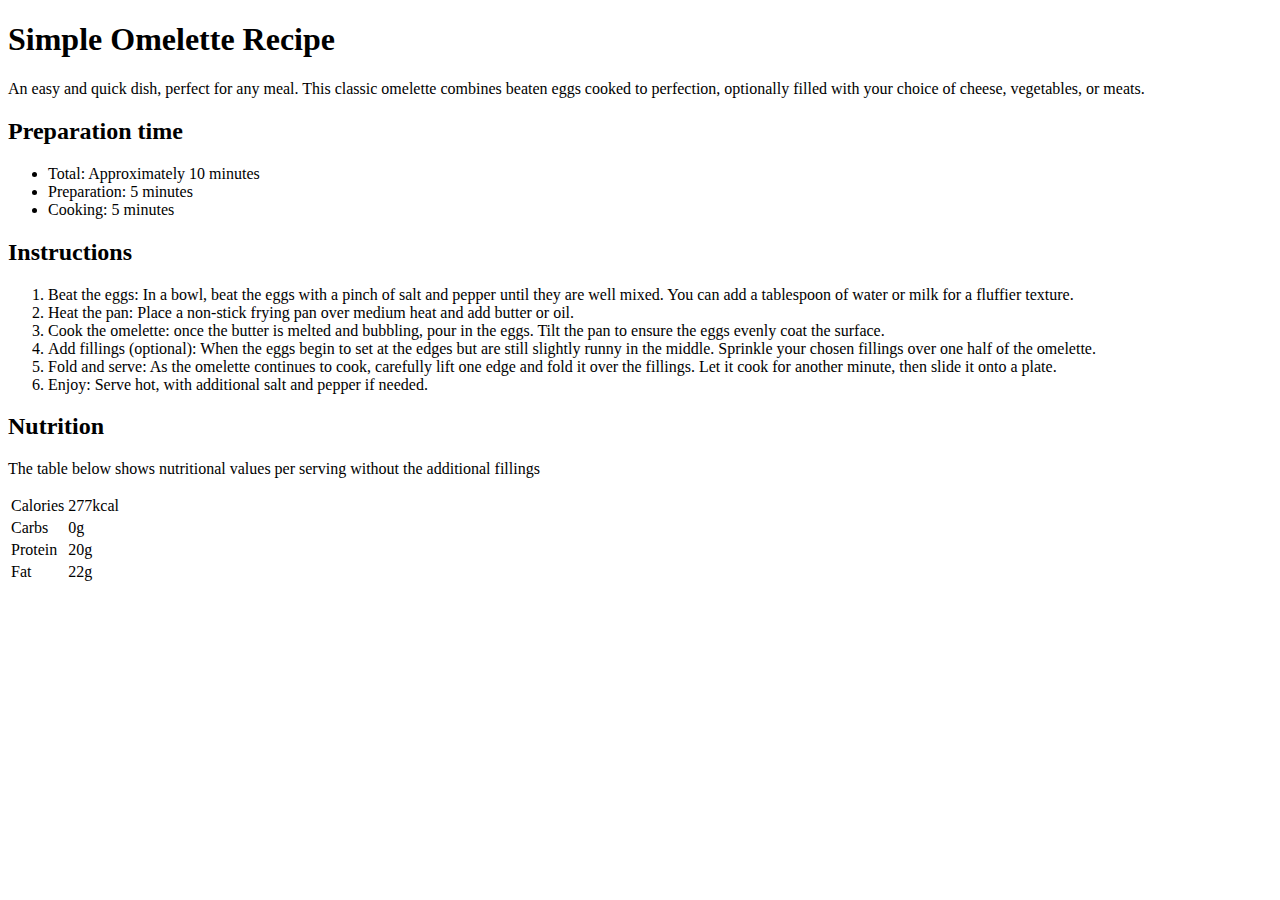
==== recipe-page-main/recipe-page-main/index.html @ 46a96ea3 "Add practice project" ====
<!DOCTYPE html>
<html lang="en">
  <head>
    <meta charset="UTF-8">
    <meta name="viewport" content="width=device-width, initial-scale=1.0">
    <title>Document</title>
  </head>
  <body>
    <main>
      <h1>Simple Omelette Recipe</h1>
      <p>An easy and quick dish, perfect for any meal. This classic omelette combines beaten eggs cooked to perfection, optionally filled with your choice of cheese, vegetables, or meats.</p>
    </main>
    <section>
      <h2>Preparation time</h2>
      <ul>
        <li>Total: Approximately 10 minutes</li>
        <li>Preparation: 5 minutes</li>
        <li>Cooking: 5 minutes</li>
      </ul>
    </section>
    <section>
      <h2>Instructions</h2>
      <ol>
        <li><span>Beat the eggs</span>: In a bowl, beat the eggs with a pinch of salt and pepper until they are well mixed. You can add a tablespoon of water or milk for a fluffier texture.</li>
        <li><span>Heat the pan</span>: Place a non-stick frying pan over medium heat and add butter or oil.</li>
        <li><span>Cook the omelette</span>: once the butter is melted and bubbling, pour in the eggs. Tilt the pan to ensure the eggs evenly coat the surface.</li>
        <li><span>Add fillings (optional)</span>: When the eggs begin to set at the edges but are still slightly runny in the middle. Sprinkle your chosen fillings over one half of the omelette.</li>
        <li><span>Fold and serve</span>: As the omelette continues to cook, carefully lift one edge and fold it over the fillings. Let it cook for another minute, then slide it onto a plate.</li>
        <li><span>Enjoy</span>: Serve hot, with additional salt and pepper if needed.</li>
      </ol>
    </section>
    <footer>
      <h2>Nutrition</h2>
      <p>The table below shows nutritional values per serving without the additional fillings</p>
      <table>
        <tr>
          <td>Calories</td>
          <td>277kcal</td>
        </tr>
        <tr>
          <td>Carbs</td>
          <td>0g</td>
        </tr>
        <tr>
          <td>Protein</td>
          <td>20g</td>
        </tr>
        <tr>
          <td>Fat</td>
          <td>22g</td>
        </tr>
      </table>
    </footer>
  </body>
</html>
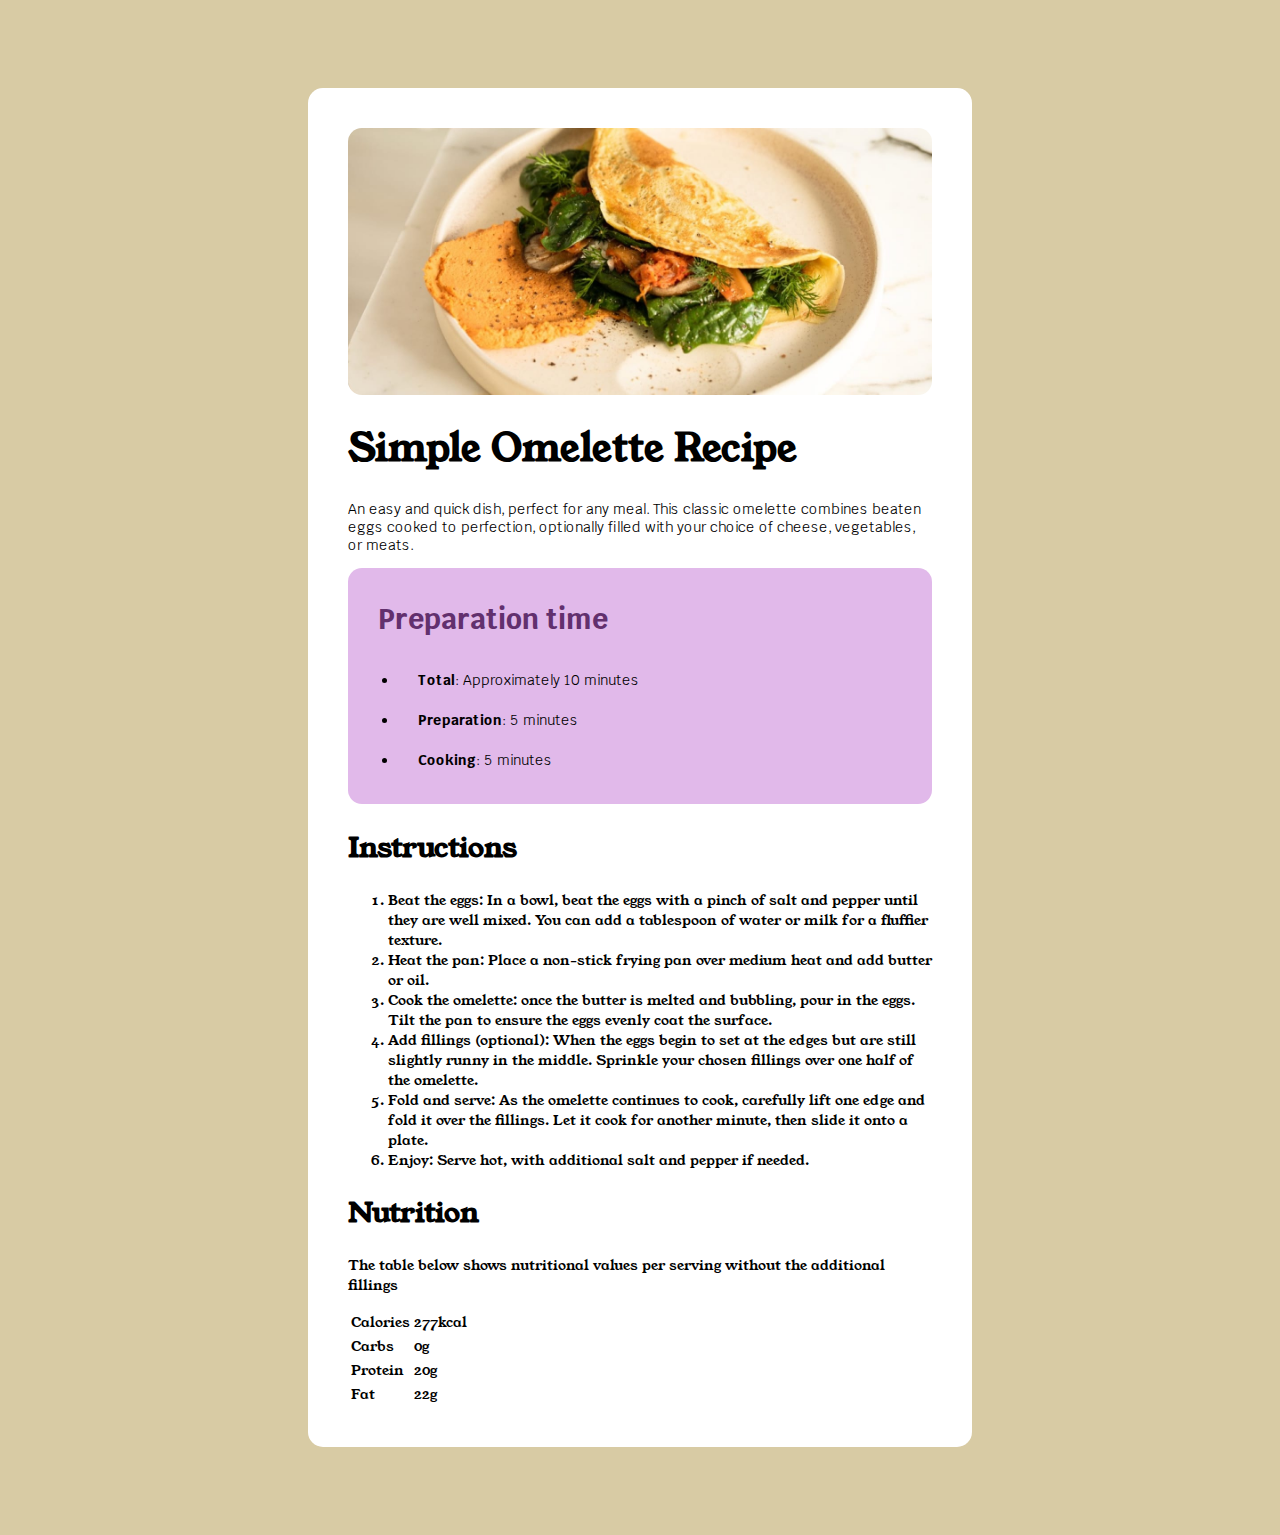
==== commit 4fc9f0d3: "Add style to proyect omelette" ====
--- a/recipe-page-main/recipe-page-main/index.html
+++ b/recipe-page-main/recipe-page-main/index.html
@@ -3,53 +3,62 @@
   <head>
     <meta charset="UTF-8">
     <meta name="viewport" content="width=device-width, initial-scale=1.0">
+    <link rel="preconnect" href="https://fonts.googleapis.com">
+    <link rel="preconnect" href="https://fonts.gstatic.com" crossorigin>
+    <link href="https://fonts.googleapis.com/css2?family=Krub:ital,wght@0,200;0,300;0,400;0,500;0,600;0,700;1,200;1,300;1,400;1,500;1,600;1,700&family=Young+Serif&display=swap" rel="stylesheet">
+    <link rel="stylesheet" href="styles/style.css">
     <title>Document</title>
   </head>
   <body>
     <main>
-      <h1>Simple Omelette Recipe</h1>
-      <p>An easy and quick dish, perfect for any meal. This classic omelette combines beaten eggs cooked to perfection, optionally filled with your choice of cheese, vegetables, or meats.</p>
+      <div class="main-container">
+        <header>
+          <img src="assets/images/image-omelette.jpeg" alt="omelette">
+          <h1>Simple Omelette Recipe</h1>
+          <p>An easy and quick dish, perfect for any meal. This classic omelette combines beaten eggs cooked to perfection, optionally filled with your choice of cheese, vegetables, or meats.</p>
+        </header>
+        <section class="preparation-section">
+          <h2>Preparation time</h2>
+          <ul>
+            <li><span>Total</span>: Approximately 10 minutes</li>
+            <li><span>Preparation</span>: 5 minutes</li>
+            <li><span>Cooking</span>: 5 minutes</li>
+          </ul>
+        </section>
+        <section>
+          <h2>Instructions</h2>
+          <ol>
+            <li><span>Beat the eggs</span>: In a bowl, beat the eggs with a pinch of salt and pepper until they are well mixed. You can add a tablespoon of water or milk for a fluffier texture.</li>
+            <li><span>Heat the pan</span>: Place a non-stick frying pan over medium heat and add butter or oil.</li>
+            <li><span>Cook the omelette</span>: once the butter is melted and bubbling, pour in the eggs. Tilt the pan to ensure the eggs evenly coat the surface.</li>
+            <li><span>Add fillings (optional)</span>: When the eggs begin to set at the edges but are still slightly runny in the middle. Sprinkle your chosen fillings over one half of the omelette.</li>
+            <li><span>Fold and serve</span>: As the omelette continues to cook, carefully lift one edge and fold it over the fillings. Let it cook for another minute, then slide it onto a plate.</li>
+            <li><span>Enjoy</span>: Serve hot, with additional salt and pepper if needed.</li>
+          </ol>
+        </section>
+        <section>
+          <h2>Nutrition</h2>
+          <p>The table below shows nutritional values per serving without the additional fillings</p>
+          <table>
+            <tr>
+              <td>Calories</td>
+              <td>277kcal</td>
+            </tr>
+            <tr>
+              <td>Carbs</td>
+              <td>0g</td>
+            </tr>
+            <tr>
+              <td>Protein</td>
+              <td>20g</td>
+            </tr>
+            <tr>
+              <td>Fat</td>
+              <td>22g</td>
+            </tr>
+          </table>
+        </section>
+      </div>
     </main>
-    <section>
-      <h2>Preparation time</h2>
-      <ul>
-        <li>Total: Approximately 10 minutes</li>
-        <li>Preparation: 5 minutes</li>
-        <li>Cooking: 5 minutes</li>
-      </ul>
-    </section>
-    <section>
-      <h2>Instructions</h2>
-      <ol>
-        <li><span>Beat the eggs</span>: In a bowl, beat the eggs with a pinch of salt and pepper until they are well mixed. You can add a tablespoon of water or milk for a fluffier texture.</li>
-        <li><span>Heat the pan</span>: Place a non-stick frying pan over medium heat and add butter or oil.</li>
-        <li><span>Cook the omelette</span>: once the butter is melted and bubbling, pour in the eggs. Tilt the pan to ensure the eggs evenly coat the surface.</li>
-        <li><span>Add fillings (optional)</span>: When the eggs begin to set at the edges but are still slightly runny in the middle. Sprinkle your chosen fillings over one half of the omelette.</li>
-        <li><span>Fold and serve</span>: As the omelette continues to cook, carefully lift one edge and fold it over the fillings. Let it cook for another minute, then slide it onto a plate.</li>
-        <li><span>Enjoy</span>: Serve hot, with additional salt and pepper if needed.</li>
-      </ol>
-    </section>
-    <footer>
-      <h2>Nutrition</h2>
-      <p>The table below shows nutritional values per serving without the additional fillings</p>
-      <table>
-        <tr>
-          <td>Calories</td>
-          <td>277kcal</td>
-        </tr>
-        <tr>
-          <td>Carbs</td>
-          <td>0g</td>
-        </tr>
-        <tr>
-          <td>Protein</td>
-          <td>20g</td>
-        </tr>
-        <tr>
-          <td>Fat</td>
-          <td>22g</td>
-        </tr>
-      </table>
-    </footer>
   </body>
 </html>--- a/recipe-page-main/recipe-page-main/styles/style.css
+++ b/recipe-page-main/recipe-page-main/styles/style.css
@@ -0,0 +1,86 @@
+:root {
+    --white: #ffffff;
+    --dark: #212121;
+    --primary: #d8cba4;
+    --secondary: #e1b9ea;
+    --gray: #757575;
+    --lightGray: #DFE9F3;
+    --fontColor: #7c513c;
+}
+
+/* Global */
+
+html {
+    font-size: 62.5%;
+    box-sizing: border-box; /* Hack for box model */
+}
+
+*, *:before, *:after {
+    box-sizing: inherit;
+}
+
+body {
+    font-size: 14px;
+    font-family: "Young Serif", sans-serif;
+    background-color: var(--primary);
+    padding: 8rem 30rem;
+}
+
+/* Typography */
+
+h1 {
+    font-size: 3.8rem;
+}
+
+h2 {
+    font-size: 2.8rem;
+}
+
+h3 {
+    font-size: 1.8rem;
+}
+
+/* Main container */
+
+.main-container{
+    background-color: var(--white);
+    border-radius: 15px;
+    padding: 4rem;
+}
+
+/* First section */
+
+header img{
+    border-radius: 14px;
+    display: block;
+    margin-left: auto;
+    margin-right: auto;
+    width: 100%;
+}
+
+header p{
+    font-family: "Krub", sans-serif;
+}
+
+/* Preparation time */
+
+.preparation-section {
+    background-color: var(--secondary);
+    border-radius: 14px;
+    padding: 1rem;
+    font-family: "Krub", sans-serif;
+}
+
+.preparation-section h2 {
+    color: #62306e;
+    padding-left: 2rem;
+}
+
+.preparation-section li {
+    line-height: 4rem;
+    padding-left: 2rem;
+}
+
+.preparation-section span{
+    font-weight: bold;
+}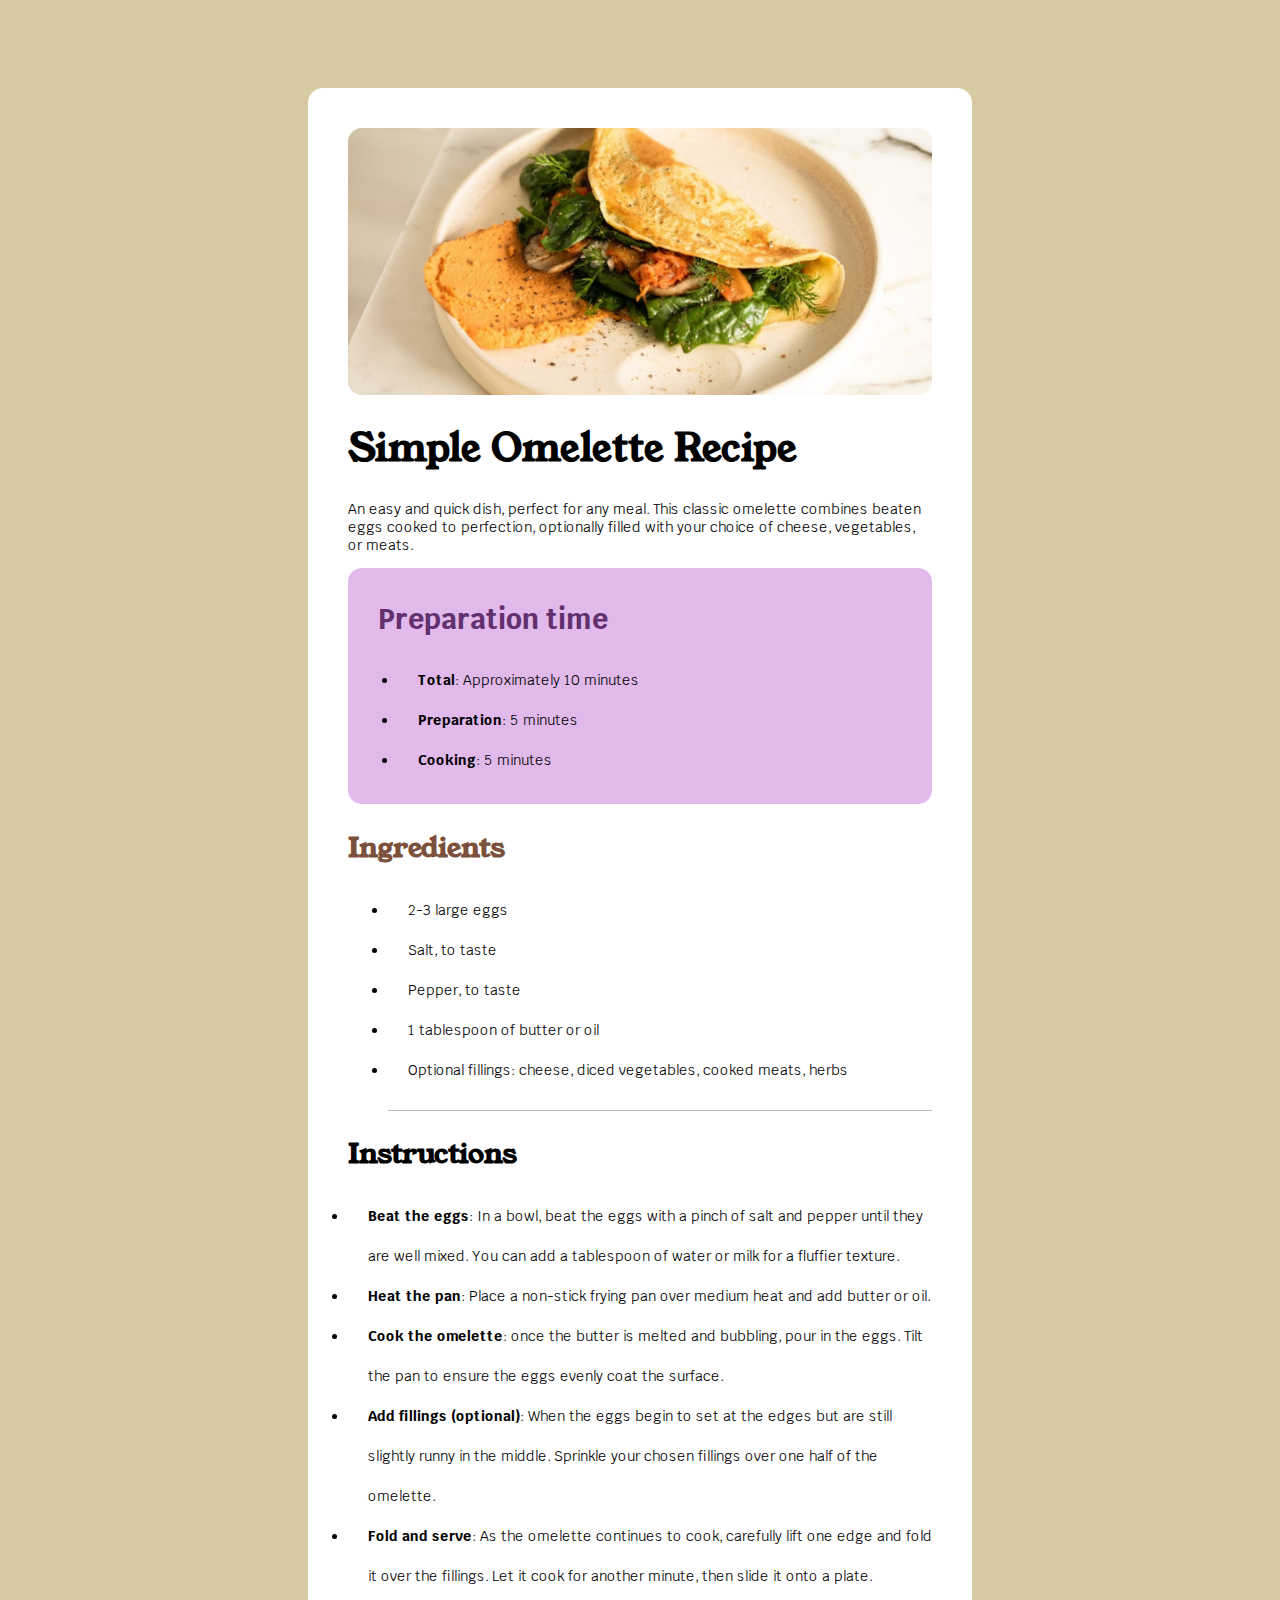
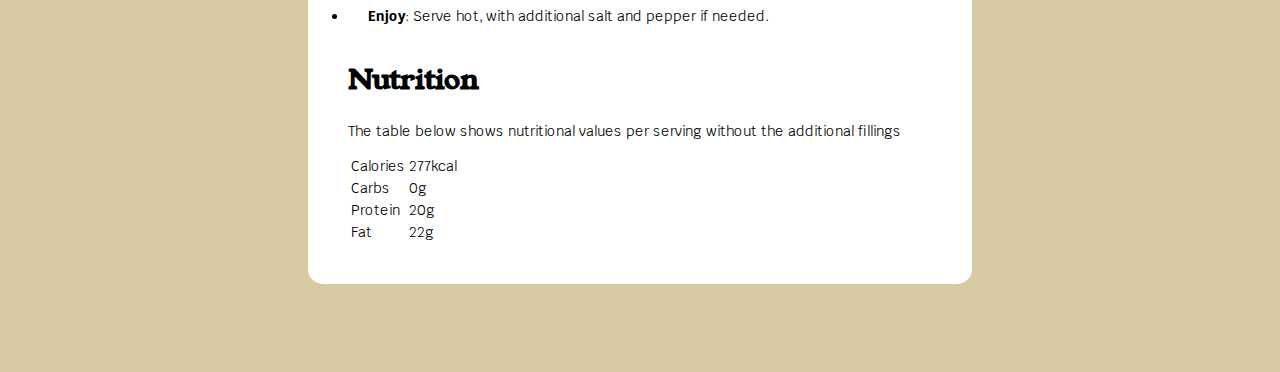
==== commit a2fccc29: "Add style to proyect omelette 2" ====
--- a/recipe-page-main/recipe-page-main/index.html
+++ b/recipe-page-main/recipe-page-main/index.html
@@ -25,9 +25,20 @@
             <li><span>Cooking</span>: 5 minutes</li>
           </ul>
         </section>
-        <section>
+        <section class="ingredients-section">
+          <h2>Ingredients</h2>
+          <ul>
+            <li>2-3 large eggs</li>
+            <li>Salt, to taste</li>
+            <li>Pepper, to taste</li>
+            <li>1 tablespoon of butter or oil</li>
+            <li>Optional fillings: cheese, diced vegetables, cooked meats, herbs</li>
+            <div class="line"></div>
+          </ul>
+        </section>
+        <section class="instructions-section">
           <h2>Instructions</h2>
-          <ol>
+          <ol">
             <li><span>Beat the eggs</span>: In a bowl, beat the eggs with a pinch of salt and pepper until they are well mixed. You can add a tablespoon of water or milk for a fluffier texture.</li>
             <li><span>Heat the pan</span>: Place a non-stick frying pan over medium heat and add butter or oil.</li>
             <li><span>Cook the omelette</span>: once the butter is melted and bubbling, pour in the eggs. Tilt the pan to ensure the eggs evenly coat the surface.</li>
@@ -36,7 +47,7 @@
             <li><span>Enjoy</span>: Serve hot, with additional salt and pepper if needed.</li>
           </ol>
         </section>
-        <section>
+        <section class="nutrition-section">
           <h2>Nutrition</h2>
           <p>The table below shows nutritional values per serving without the additional fillings</p>
           <table>
--- a/recipe-page-main/recipe-page-main/styles/style.css
+++ b/recipe-page-main/recipe-page-main/styles/style.css
@@ -40,6 +40,26 @@
     font-size: 1.8rem;
 }
 
+li {
+    line-height: 4rem;
+    padding-left: 2rem;
+    font-family: "Krub", sans-serif;
+}
+
+p {
+    font-family: "Krub", sans-serif;
+}
+
+/* global classes */
+
+.line {
+    width: 100%;
+    height: 1px;
+    background-color: rgb(186, 184, 184);
+    border: none;
+    margin-top: 2rem;
+}
+
 /* Main container */
 
 .main-container{
@@ -76,11 +96,24 @@
     padding-left: 2rem;
 }
 
-.preparation-section li {
-    line-height: 4rem;
-    padding-left: 2rem;
+.preparation-section span{
+    font-weight: bold;
 }
 
-.preparation-section span{
+/* Ingredients */
+
+.ingredients-section h2 {
+    color: var(--fontColor);
+}
+
+/* Instructions */
+
+.instructions-section span {
     font-weight: bold;
+}
+
+/* Nutrition */
+
+.nutrition-section td{
+    font-family: "Krub", sans-serif;
 }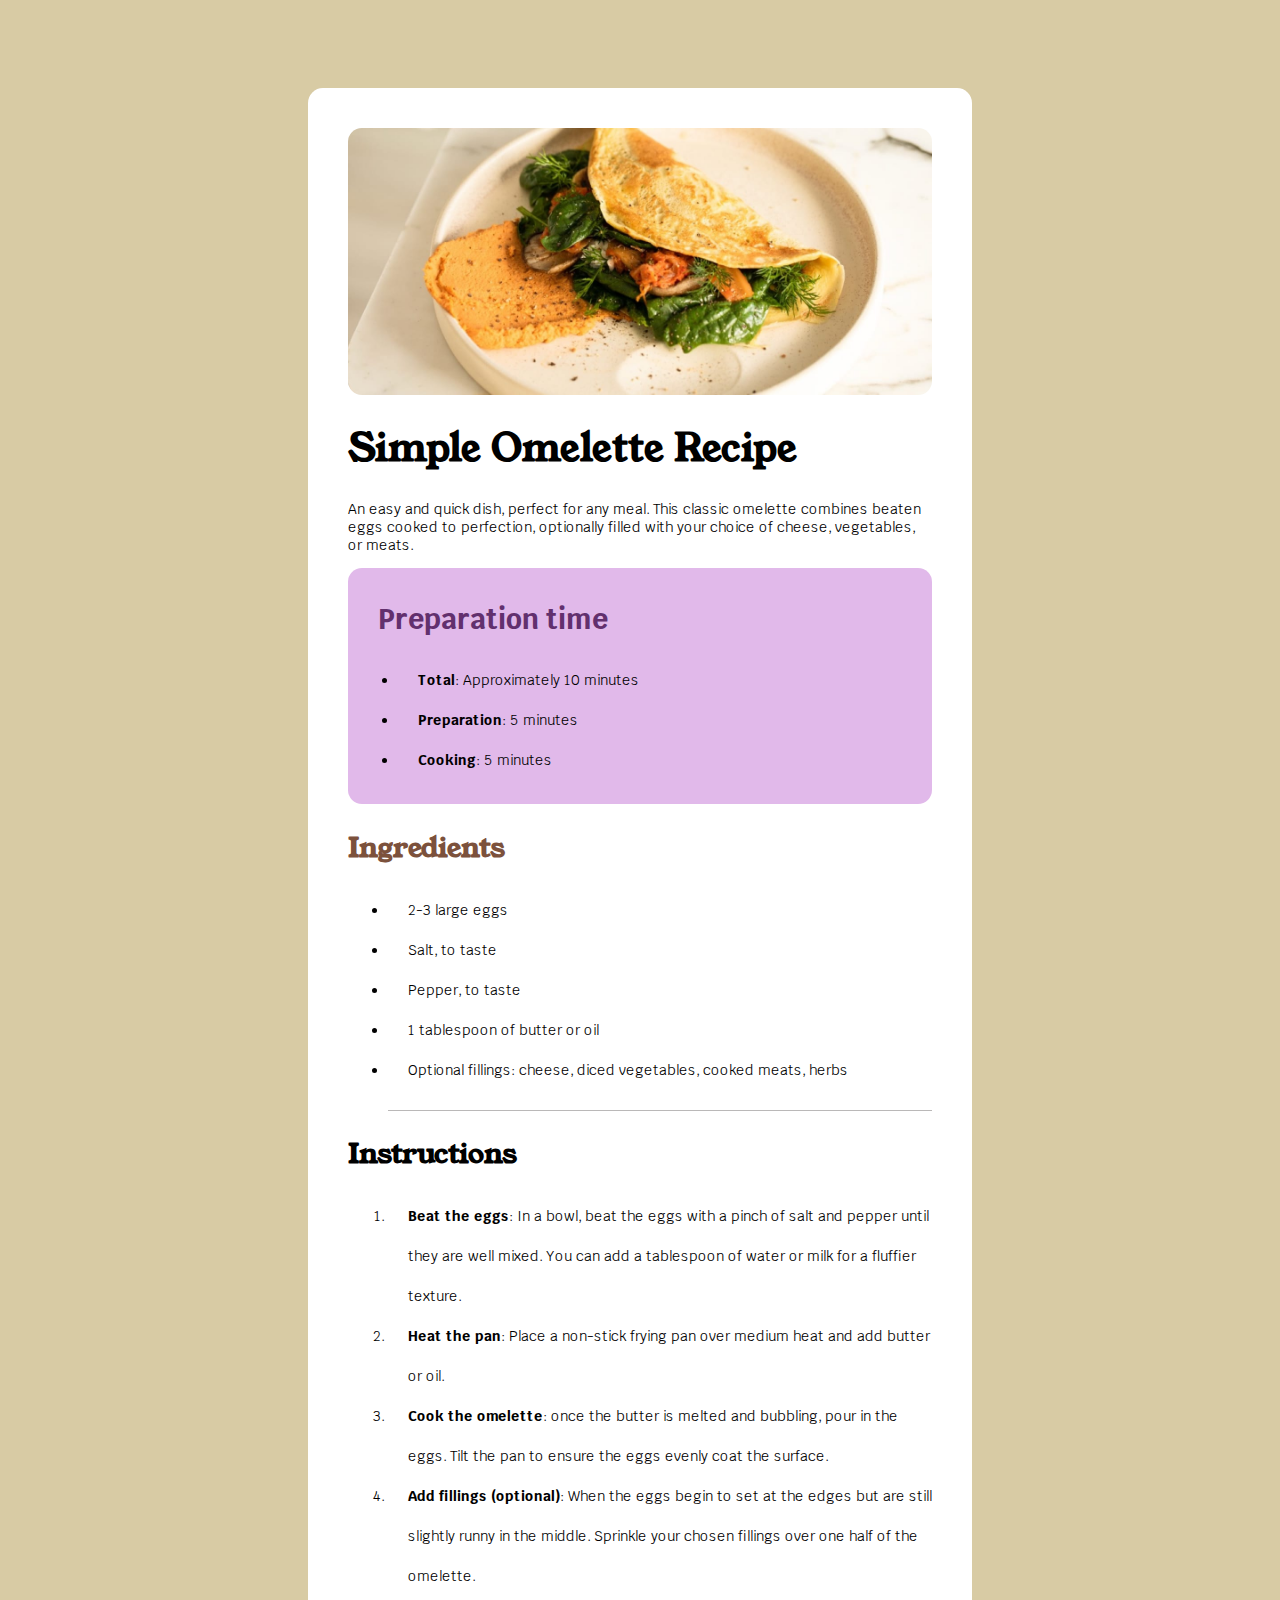
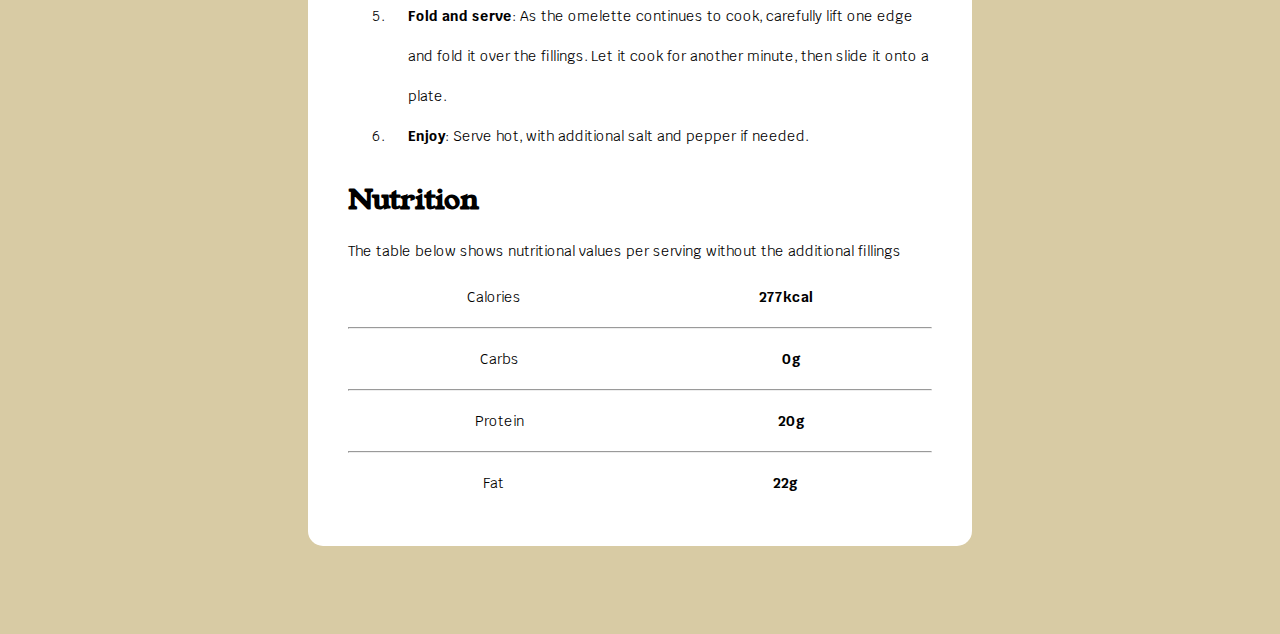
==== commit 1aafe8b8: "omelette menu done" ====
--- a/recipe-page-main/recipe-page-main/index.html
+++ b/recipe-page-main/recipe-page-main/index.html
@@ -38,7 +38,7 @@
         </section>
         <section class="instructions-section">
           <h2>Instructions</h2>
-          <ol">
+          <ol>
             <li><span>Beat the eggs</span>: In a bowl, beat the eggs with a pinch of salt and pepper until they are well mixed. You can add a tablespoon of water or milk for a fluffier texture.</li>
             <li><span>Heat the pan</span>: Place a non-stick frying pan over medium heat and add butter or oil.</li>
             <li><span>Cook the omelette</span>: once the butter is melted and bubbling, pour in the eggs. Tilt the pan to ensure the eggs evenly coat the surface.</li>
@@ -50,24 +50,27 @@
         <section class="nutrition-section">
           <h2>Nutrition</h2>
           <p>The table below shows nutritional values per serving without the additional fillings</p>
-          <table>
-            <tr>
-              <td>Calories</td>
-              <td>277kcal</td>
-            </tr>
-            <tr>
-              <td>Carbs</td>
-              <td>0g</td>
-            </tr>
-            <tr>
-              <td>Protein</td>
-              <td>20g</td>
-            </tr>
-            <tr>
-              <td>Fat</td>
-              <td>22g</td>
-            </tr>
-          </table>
+          <div class="nutrimental-table">
+            <div class="nutrimental-element">
+              <p>Calories</p>
+              <strong><p>277kcal</p></strong>
+            </div>
+            <hr>
+            <div class="nutrimental-element">
+              <p>Carbs</p>
+              <strong><p>0g</p></strong>           
+            </div>
+            <hr>
+            <div class="nutrimental-element">
+              <p>Protein</p>
+              <strong><p>20g</p></strong>
+            </div>
+            <hr>
+            <div class="nutrimental-element">
+              <p>Fat</p>
+              <strong><p>22g</p></strong> 
+            </div>
+          </div>
         </section>
       </div>
     </main>
--- a/recipe-page-main/recipe-page-main/styles/style.css
+++ b/recipe-page-main/recipe-page-main/styles/style.css
@@ -116,4 +116,9 @@
 
 .nutrition-section td{
     font-family: "Krub", sans-serif;
+}
+
+.nutrimental-element {
+    display: flex;
+    justify-content: space-around;
 }